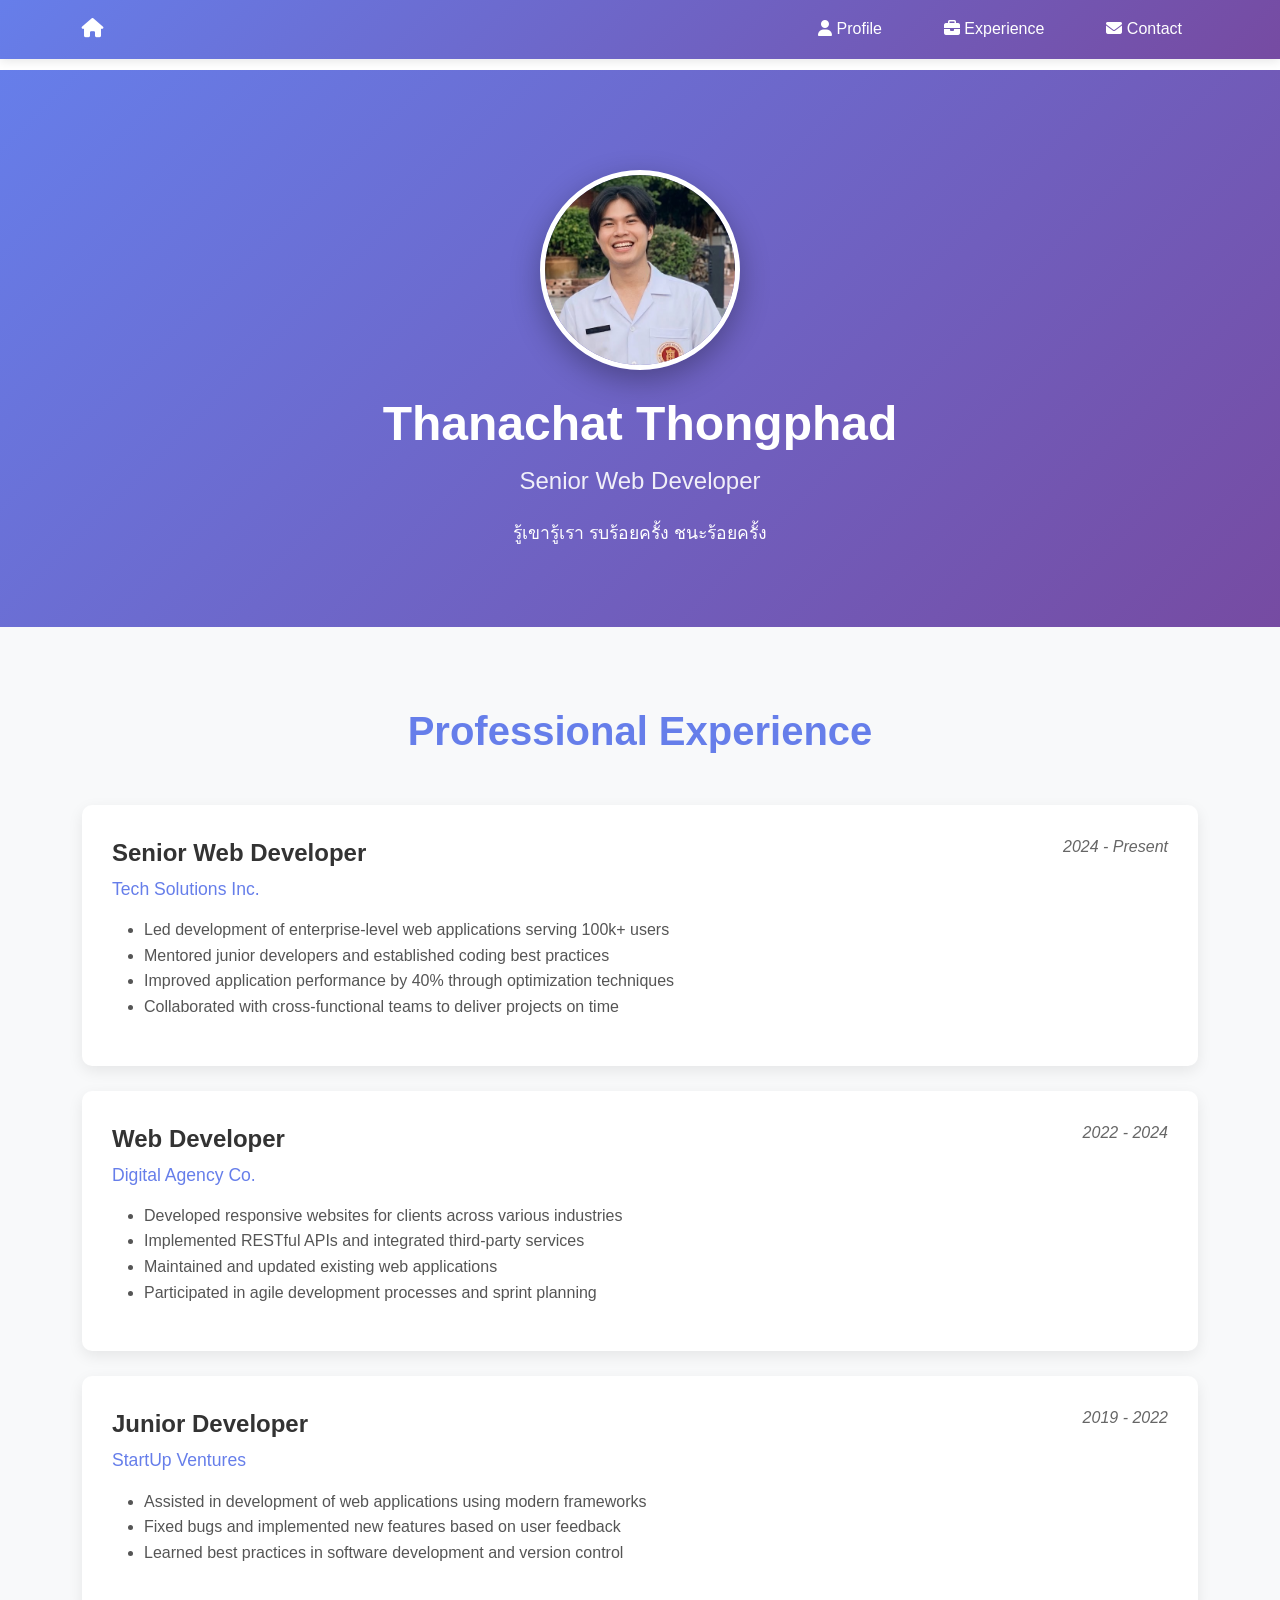
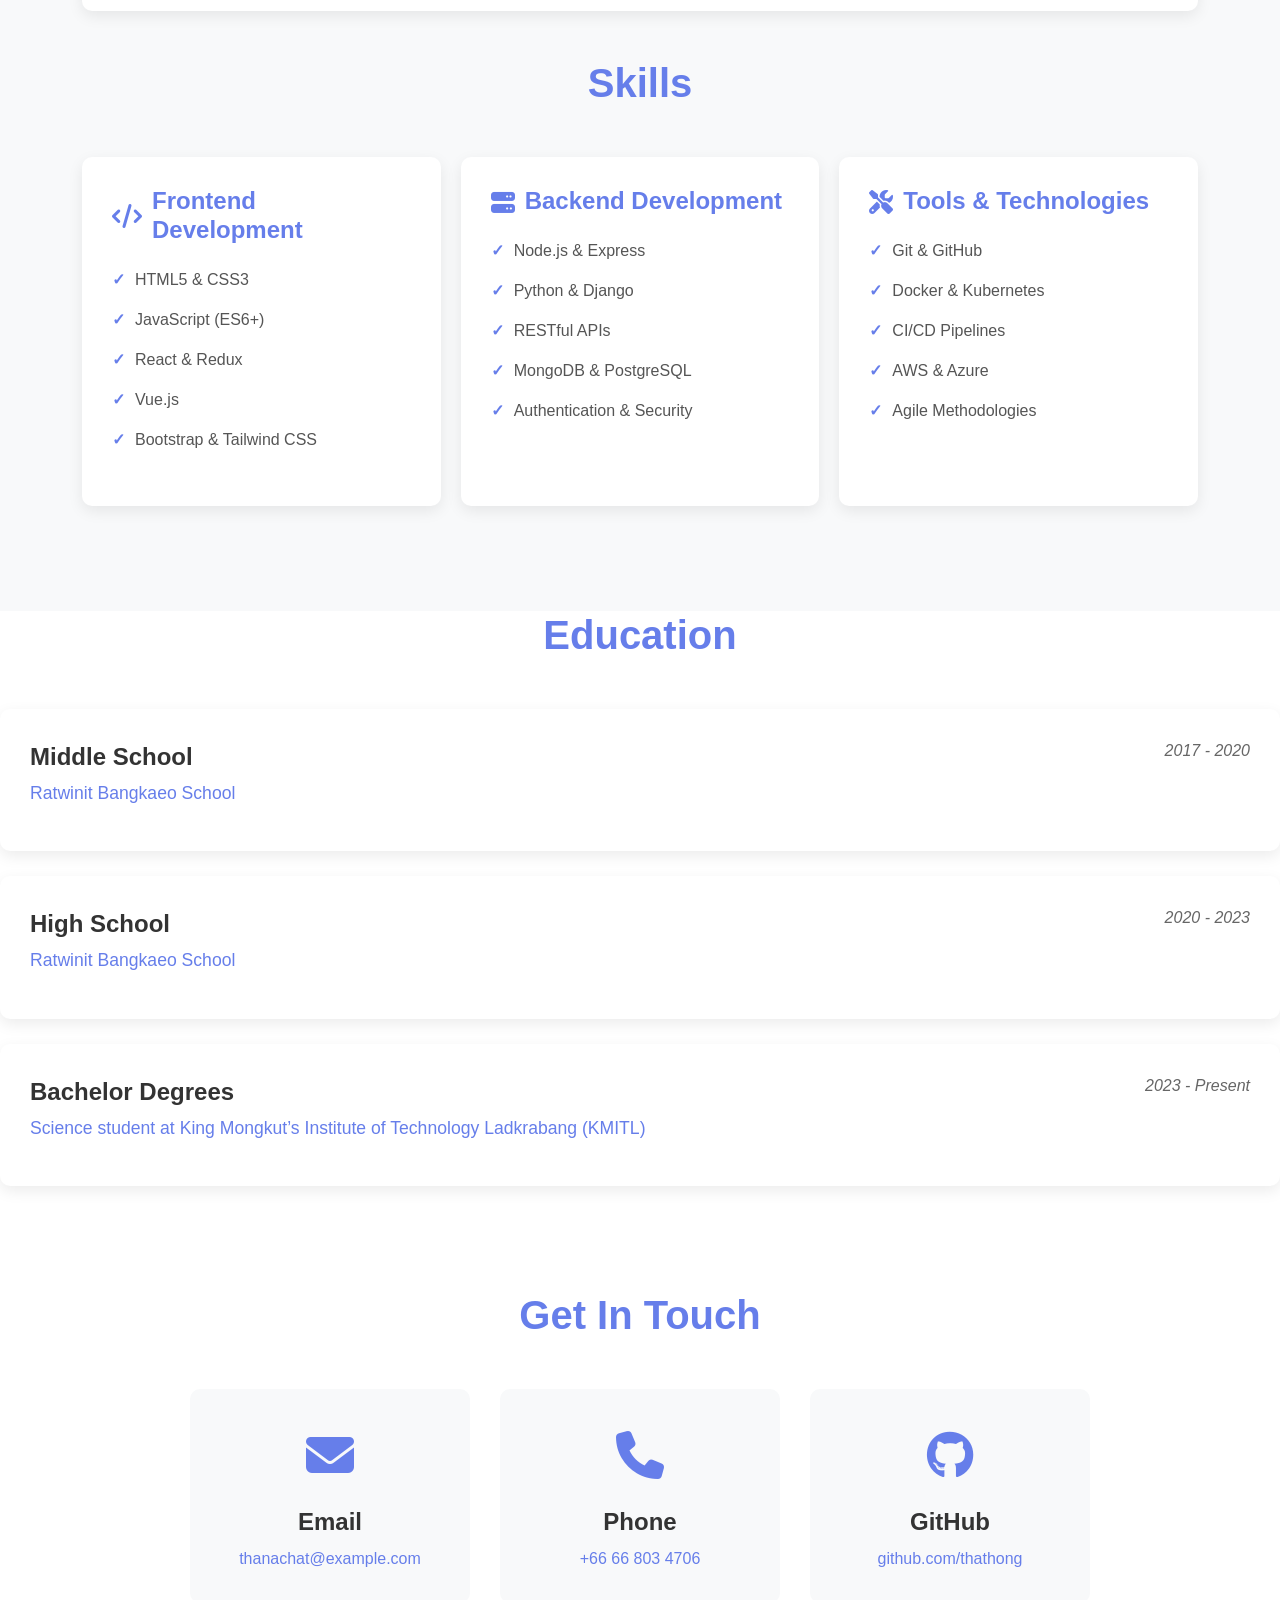
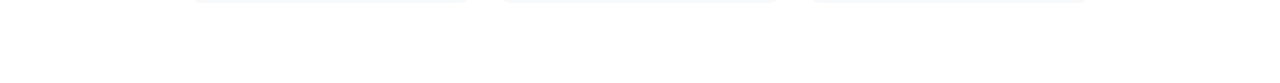
==== rush/cv1.html @ f700e848 "add rush project" ====
<!DOCTYPE html>
<html lang="en">
<head>
    <meta charset="UTF-8">
    <meta name="viewport" content="width=device-width, initial-scale=1.0">
    <title>Thanachat Thongphad - Resume</title>
    <link href="https://cdn.jsdelivr.net/npm/bootstrap@5.3.0/dist/css/bootstrap.min.css" rel="stylesheet">
    <link rel="stylesheet" href="https://cdnjs.cloudflare.com/ajax/libs/font-awesome/6.4.0/css/all.min.css">
    <link rel="stylesheet" href="cv1.css">
</head>
<body>

    <!-- Custom Navigation Bar -->
    <nav class="custom-navbar">
        <div class="container">
            <a href="index.html" class="home-icon" title="Back to Home">
                <i class="fas fa-home"></i>
            </a>
            <ul class="nav-links">
                <li><a href="#profile"><i class="fas fa-user"></i> Profile</a></li>
                <li><a href="#experience"><i class="fas fa-briefcase"></i> Experience</a></li>
                <li><a href="#contact"><i class="fas fa-envelope"></i> Contact</a></li>
            </ul>
        </div>
    </nav>
    
    <!-- Profile Section -->
    <section id="profile">
        <div class="container">
            <img src="assests/66050738.jpg" alt="Thanachat Thongphad" class="profile-img">
            <h1 class="profile-name">Thanachat Thongphad</h1>
            <p class="profile-title">Senior Web Developer</p>
            <p class="profile-description">
            รู้เขารู้เรา รบร้อยครั้ง ชนะร้อยครั้ง
            </p>
        </div>
    </section>
    
    <!-- Experience & Skills Section -->
    <section id="experience">
        <div class="container">
            <h2 class="section-title">Professional Experience</h2>
            
            <div class="experience-item">
                <div class="experience-header">
                    <div>
                        <div class="job-title">Senior Web Developer</div>
                        <div class="company-name">Tech Solutions Inc.</div>
                    </div>
                    <div class="job-duration">2024 - Present</div>
                </div>
                <div class="job-description">
                    <ul>
                        <li>Led development of enterprise-level web applications serving 100k+ users</li>
                        <li>Mentored junior developers and established coding best practices</li>
                        <li>Improved application performance by 40% through optimization techniques</li>
                        <li>Collaborated with cross-functional teams to deliver projects on time</li>
                    </ul>
                </div>
            </div>
            
            <div class="experience-item">
                <div class="experience-header">
                    <div>
                        <div class="job-title">Web Developer</div>
                        <div class="company-name">Digital Agency Co.</div>
                    </div>
                    <div class="job-duration">2022 - 2024</div>
                </div>
                <div class="job-description">
                    <ul>
                        <li>Developed responsive websites for clients across various industries</li>
                        <li>Implemented RESTful APIs and integrated third-party services</li>
                        <li>Maintained and updated existing web applications</li>
                        <li>Participated in agile development processes and sprint planning</li>
                    </ul>
                </div>
            </div>
            
            <div class="experience-item">
                <div class="experience-header">
                    <div>
                        <div class="job-title">Junior Developer</div>
                        <div class="company-name">StartUp Ventures</div>
                    </div>
                    <div class="job-duration">2019 - 2022</div>
                </div>
                <div class="job-description">
                    <ul>
                        <li>Assisted in development of web applications using modern frameworks</li>
                        <li>Fixed bugs and implemented new features based on user feedback</li>
                        <li>Learned best practices in software development and version control</li>
                    </ul>
                </div>
            </div>
            
            <h2 class="section-title mt-5">Skills</h2>
            
            <div class="skills-grid">
                <div class="skill-category">
                    <h4><i class="fas fa-code"></i> Frontend Development</h4>
                    <ul class="skill-list">
                        <li>HTML5 & CSS3</li>
                        <li>JavaScript (ES6+)</li>
                        <li>React & Redux</li>
                        <li>Vue.js</li>
                        <li>Bootstrap & Tailwind CSS</li>
                    </ul>
                </div>
                
                <div class="skill-category">
                    <h4><i class="fas fa-server"></i> Backend Development</h4>
                    <ul class="skill-list">
                        <li>Node.js & Express</li>
                        <li>Python & Django</li>
                        <li>RESTful APIs</li>
                        <li>MongoDB & PostgreSQL</li>
                        <li>Authentication & Security</li>
                    </ul>
                </div>
                
                <div class="skill-category">
                    <h4><i class="fas fa-tools"></i> Tools & Technologies</h4>
                    <ul class="skill-list">
                        <li>Git & GitHub</li>
                        <li>Docker & Kubernetes</li>
                        <li>CI/CD Pipelines</li>
                        <li>AWS & Azure</li>
                        <li>Agile Methodologies</li>
                    </ul>
                </div>
            </div>
        </div>
    </section>

    <!--education Section--> 
        <h2 class="section-title">Education</h2>
            <div class="experience-item">
                <div class="experience-header">
                    <div>
                        <div class="job-title">Middle School</div>
                        <div class="company-name">Ratwinit Bangkaeo School</div>
                    </div>
                    <div class="job-duration">2017 - 2020</div>
                </div>
            </div>

            <div class="experience-item">
                <div class="experience-header">
                    <div>
                        <div class="job-title">High School</div>
                        <div class="company-name">Ratwinit Bangkaeo School</div>
                    </div>
                    <div class="job-duration">2020 - 2023</div>
                </div>
            </div>

            <div class="experience-item">
                <div class="experience-header">
                    <div>
                        <div class="job-title">Bachelor Degrees</div>
                        <div class="company-name">Science student at King Mongkut’s Institute of
                            Technology Ladkrabang (KMITL)</div>
                    </div>
                    <div class="job-duration">2023 - Present</div>
                </div>
            </div>
        </div>
    
    <!-- Contact Section -->
    <section id="contact">
        <div class="container">
            <h2 class="section-title">Get In Touch</h2>
            
            <div class="contact-grid">
                <div class="contact-card">
                    <div class="contact-icon">
                        <i class="fas fa-envelope"></i>
                    </div>
                    <h4>Email</h4>
                    <a href="mailto:thanachat@example.com">thanachat@example.com</a>
                </div>
                
                <div class="contact-card">
                    <div class="contact-icon">
                        <i class="fas fa-phone"></i>
                    </div>
                    <h4>Phone</h4>
                    <a href="tel:066803470611">+66 66 803 4706</a>
                </div>
                
                <div class="contact-card">
                    <div class="contact-icon">
                        <i class="fab fa-github"></i>
                    </div>
                    <h4>GitHub</h4>
                    <a href="https://github.com/thathong" target="_blank">github.com/thathong</a>
                </div>
            </div>
        </div>
    </section>
    
    <script src="https://cdn.jsdelivr.net/npm/bootstrap@5.3.0/dist/js/bootstrap.bundle.min.js"></script>
</body>
</html>
---- rush/cv1.css ----
* {
    scroll-behavior: smooth;
}

body {
    padding-top: 70px;
    font-family: 'Segoe UI', Tahoma, Geneva, Verdana, sans-serif;
}

/* Navigation Bar */
.custom-navbar {
    background: linear-gradient(135deg, #667eea 0%, #764ba2 100%);
    position: fixed;
    top: 0;
    width: 100%;
    z-index: 1000;
    padding: 15px 0;
    box-shadow: 0 2px 10px rgba(0, 0, 0, 0.1);
}

.custom-navbar .container {
    display: flex;
    justify-content: space-between;
    align-items: center;
}

.navbar-brand {
    color: white !important;
    font-size: 1.5rem;
    font-weight: 700;
    text-decoration: none;
}

.nav-links {
    display: flex;
    gap: 30px;
    list-style: none;
    margin: 0;
    padding: 0;
}

.nav-links a {
    color: white;
    text-decoration: none;
    font-weight: 500;
    transition: all 0.3s;
    padding: 8px 16px;
    border-radius: 5px;
}

.nav-links a:hover {
    background: rgba(255, 255, 255, 0.2);
}

.home-icon {
    color: white;
    font-size: 1.2rem;
    transition: transform 0.3s;
}

.home-icon:hover {
    transform: scale(1.2);
}

/* Profile Section */
#profile {
    background: linear-gradient(135deg, #667eea 0%, #764ba2 100%);
    color: white;
    padding: 100px 0 80px;
    text-align: center;
}

.profile-img {
    width: 200px;
    height: 200px;
    border-radius: 50%;
    border: 5px solid white;
    object-fit: cover;
    margin-bottom: 25px;
    box-shadow: 0 10px 30px rgba(0, 0, 0, 0.3);
}

.profile-name {
    font-size: 3rem;
    font-weight: 700;
    margin-bottom: 10px;
}

.profile-title {
    font-size: 1.5rem;
    opacity: 0.9;
    margin-bottom: 20px;
}

.profile-description {
    max-width: 700px;
    margin: 0 auto;
    font-size: 1.1rem;
    line-height: 1.6;
}

/* Experience Section */
#experience {
    padding: 80px 0;
    background: #f8f9fa;
}

.section-title {
    font-size: 2.5rem;
    font-weight: 700;
    color: #667eea;
    margin-bottom: 50px;
    text-align: center;
}

.experience-item, .skill-category {
    background: white;
    padding: 30px;
    border-radius: 10px;
    margin-bottom: 25px;
    box-shadow: 0 5px 15px rgba(0, 0, 0, 0.08);
    transition: transform 0.3s;
}

.experience-item:hover, .skill-category:hover {
    transform: translateY(-5px);
    box-shadow: 0 8px 25px rgba(0, 0, 0, 0.12);
}

.experience-header {
    display: flex;
    justify-content: space-between;
    align-items: start;
    margin-bottom: 15px;
    flex-wrap: wrap;
}

.job-title {
    font-size: 1.5rem;
    font-weight: 600;
    color: #333;
    margin-bottom: 5px;
}

.company-name {
    color: #667eea;
    font-weight: 500;
    font-size: 1.1rem;
}

.job-duration {
    color: #666;
    font-style: italic;
}

.job-description {
    color: #555;
    line-height: 1.6;
    margin-top: 15px;
}

.skills-grid {
    display: grid;
    grid-template-columns: repeat(auto-fit, minmax(250px, 1fr));
    gap: 20px;
}

.skill-category h4 {
    color: #667eea;
    font-weight: 600;
    margin-bottom: 15px;
    display: flex;
    align-items: center;
    gap: 10px;
}

.skill-category i {
    font-size: 1.5rem;
}

.skill-list {
    list-style: none;
    padding: 0;
}

.skill-list li {
    padding: 8px 0;
    color: #555;
    display: flex;
    align-items: center;
    gap: 10px;
}

.skill-list li::before {
    content: "✓";
    color: #667eea;
    font-weight: bold;
}

/* Contact Section */
#contact {
    padding: 80px 0;
    background: white;
}

.contact-grid {
    display: grid;
    grid-template-columns: repeat(auto-fit, minmax(250px, 1fr));
    gap: 30px;
    max-width: 900px;
    margin: 0 auto;
}

.contact-card {
    background: #f8f9fa;
    padding: 30px;
    border-radius: 10px;
    text-align: center;
    transition: all 0.3s;
    border: 2px solid transparent;
}

.contact-card:hover {
    border-color: #667eea;
    transform: translateY(-5px);
    box-shadow: 0 10px 25px rgba(102, 126, 234, 0.2);
}

.contact-icon {
    font-size: 3rem;
    color: #667eea;
    margin-bottom: 15px;
}

.contact-card h4 {
    color: #333;
    font-weight: 600;
    margin-bottom: 10px;
}

.contact-card a {
    color: #667eea;
    text-decoration: none;
    font-weight: 500;
    transition: color 0.3s;
}

.contact-card a:hover {
    color: #764ba2;
    text-decoration: underline;
}

/* Responsive Design */
@media (max-width: 768px) {
    .nav-links {
        gap: 15px;
    }
    
    .nav-links a {
        padding: 6px 12px;
        font-size: 0.9rem;
    }
    
    .profile-name {
        font-size: 2rem;
    }
    
    .profile-title {
        font-size: 1.2rem;
    }
    
    .section-title {
        font-size: 2rem;
    }
    
    .experience-header {
        flex-direction: column;
    }
}
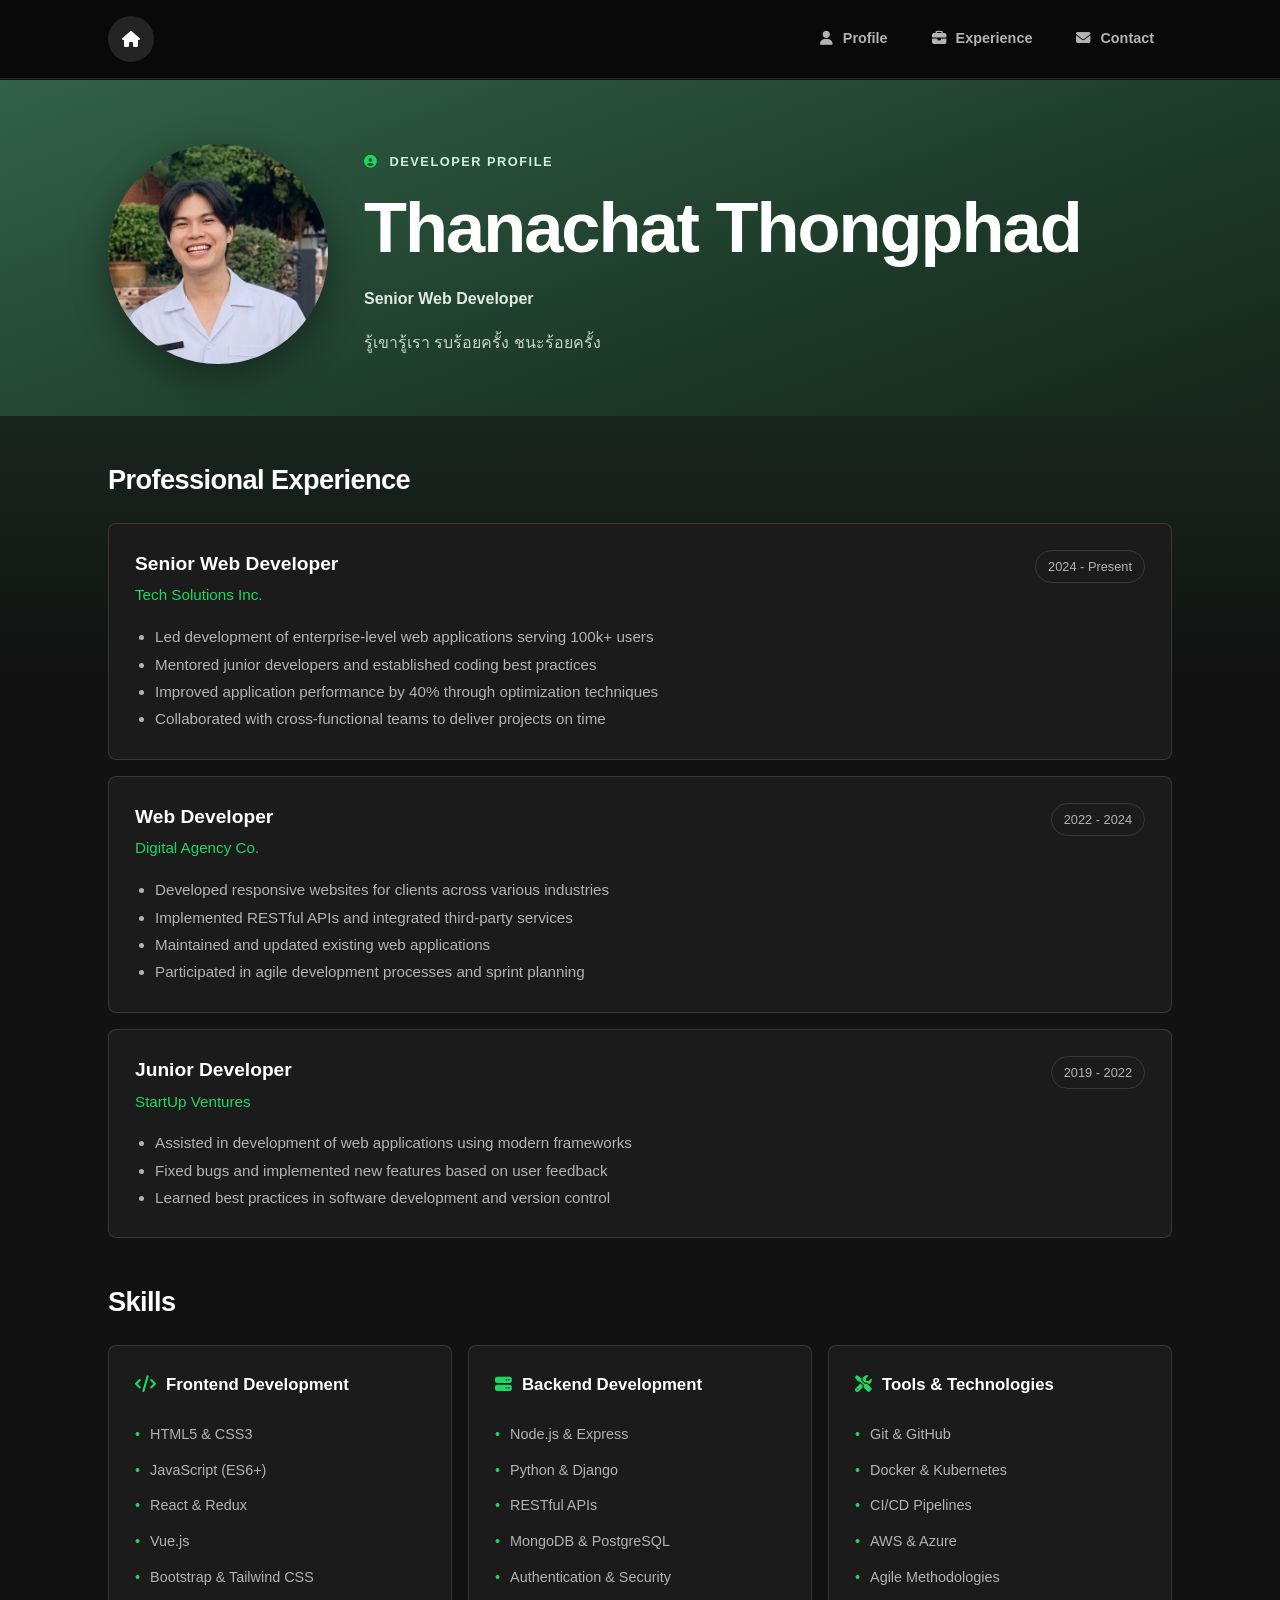
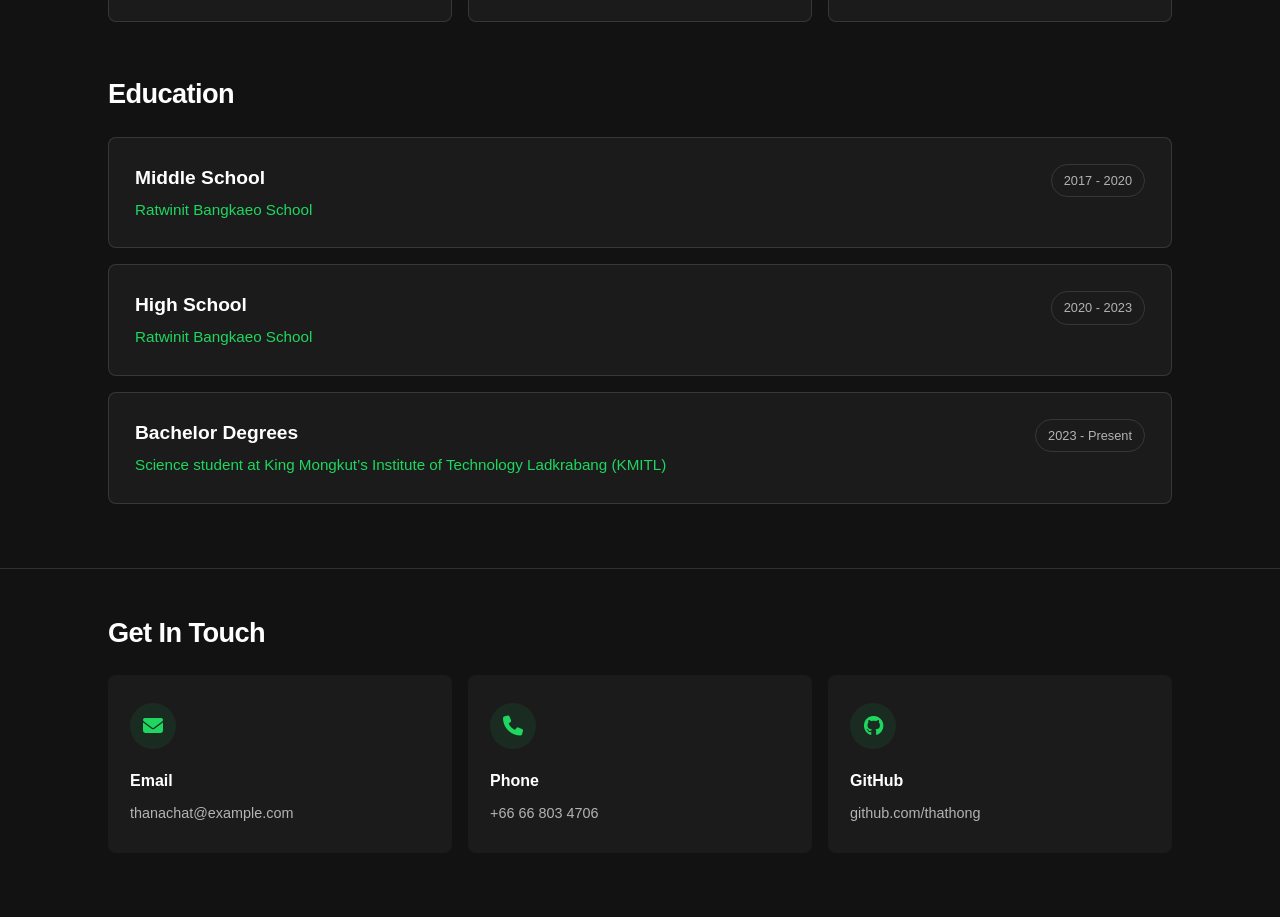
==== commit f9dd33c7: "spotify theme" ====
--- a/rush/cv1.html
+++ b/rush/cv1.html
@@ -1,205 +1,259 @@
 <!DOCTYPE html>
 <html lang="en">
-<head>
-    <meta charset="UTF-8">
-    <meta name="viewport" content="width=device-width, initial-scale=1.0">
-    <title>Thanachat Thongphad - Resume</title>
-    <link href="https://cdn.jsdelivr.net/npm/bootstrap@5.3.0/dist/css/bootstrap.min.css" rel="stylesheet">
-    <link rel="stylesheet" href="https://cdnjs.cloudflare.com/ajax/libs/font-awesome/6.4.0/css/all.min.css">
-    <link rel="stylesheet" href="cv1.css">
-</head>
-<body>
-
-    <!-- Custom Navigation Bar -->
-    <nav class="custom-navbar">
-        <div class="container">
-            <a href="index.html" class="home-icon" title="Back to Home">
-                <i class="fas fa-home"></i>
-            </a>
-            <ul class="nav-links">
-                <li><a href="#profile"><i class="fas fa-user"></i> Profile</a></li>
-                <li><a href="#experience"><i class="fas fa-briefcase"></i> Experience</a></li>
-                <li><a href="#contact"><i class="fas fa-envelope"></i> Contact</a></li>
-            </ul>
-        </div>
-    </nav>
-    
-    <!-- Profile Section -->
-    <section id="profile">
-        <div class="container">
-            <img src="assests/66050738.jpg" alt="Thanachat Thongphad" class="profile-img">
-            <h1 class="profile-name">Thanachat Thongphad</h1>
-            <p class="profile-title">Senior Web Developer</p>
-            <p class="profile-description">
-            รู้เขารู้เรา รบร้อยครั้ง ชนะร้อยครั้ง
-            </p>
-        </div>
-    </section>
-    
-    <!-- Experience & Skills Section -->
-    <section id="experience">
-        <div class="container">
-            <h2 class="section-title">Professional Experience</h2>
-            
-            <div class="experience-item">
-                <div class="experience-header">
-                    <div>
-                        <div class="job-title">Senior Web Developer</div>
-                        <div class="company-name">Tech Solutions Inc.</div>
-                    </div>
-                    <div class="job-duration">2024 - Present</div>
-                </div>
-                <div class="job-description">
-                    <ul>
-                        <li>Led development of enterprise-level web applications serving 100k+ users</li>
-                        <li>Mentored junior developers and established coding best practices</li>
-                        <li>Improved application performance by 40% through optimization techniques</li>
-                        <li>Collaborated with cross-functional teams to deliver projects on time</li>
-                    </ul>
-                </div>
-            </div>
-            
-            <div class="experience-item">
-                <div class="experience-header">
-                    <div>
-                        <div class="job-title">Web Developer</div>
-                        <div class="company-name">Digital Agency Co.</div>
-                    </div>
-                    <div class="job-duration">2022 - 2024</div>
-                </div>
-                <div class="job-description">
-                    <ul>
-                        <li>Developed responsive websites for clients across various industries</li>
-                        <li>Implemented RESTful APIs and integrated third-party services</li>
-                        <li>Maintained and updated existing web applications</li>
-                        <li>Participated in agile development processes and sprint planning</li>
-                    </ul>
-                </div>
-            </div>
-            
-            <div class="experience-item">
-                <div class="experience-header">
-                    <div>
-                        <div class="job-title">Junior Developer</div>
-                        <div class="company-name">StartUp Ventures</div>
-                    </div>
-                    <div class="job-duration">2019 - 2022</div>
-                </div>
-                <div class="job-description">
-                    <ul>
-                        <li>Assisted in development of web applications using modern frameworks</li>
-                        <li>Fixed bugs and implemented new features based on user feedback</li>
-                        <li>Learned best practices in software development and version control</li>
-                    </ul>
-                </div>
-            </div>
-            
-            <h2 class="section-title mt-5">Skills</h2>
-            
-            <div class="skills-grid">
-                <div class="skill-category">
-                    <h4><i class="fas fa-code"></i> Frontend Development</h4>
-                    <ul class="skill-list">
-                        <li>HTML5 & CSS3</li>
-                        <li>JavaScript (ES6+)</li>
-                        <li>React & Redux</li>
-                        <li>Vue.js</li>
-                        <li>Bootstrap & Tailwind CSS</li>
-                    </ul>
-                </div>
-                
-                <div class="skill-category">
-                    <h4><i class="fas fa-server"></i> Backend Development</h4>
-                    <ul class="skill-list">
-                        <li>Node.js & Express</li>
-                        <li>Python & Django</li>
-                        <li>RESTful APIs</li>
-                        <li>MongoDB & PostgreSQL</li>
-                        <li>Authentication & Security</li>
-                    </ul>
-                </div>
-                
-                <div class="skill-category">
-                    <h4><i class="fas fa-tools"></i> Tools & Technologies</h4>
-                    <ul class="skill-list">
-                        <li>Git & GitHub</li>
-                        <li>Docker & Kubernetes</li>
-                        <li>CI/CD Pipelines</li>
-                        <li>AWS & Azure</li>
-                        <li>Agile Methodologies</li>
-                    </ul>
-                </div>
-            </div>
-        </div>
-    </section>
-
-    <!--education Section--> 
-        <h2 class="section-title">Education</h2>
-            <div class="experience-item">
-                <div class="experience-header">
-                    <div>
-                        <div class="job-title">Middle School</div>
-                        <div class="company-name">Ratwinit Bangkaeo School</div>
-                    </div>
-                    <div class="job-duration">2017 - 2020</div>
-                </div>
-            </div>
-
-            <div class="experience-item">
-                <div class="experience-header">
-                    <div>
-                        <div class="job-title">High School</div>
-                        <div class="company-name">Ratwinit Bangkaeo School</div>
-                    </div>
-                    <div class="job-duration">2020 - 2023</div>
-                </div>
-            </div>
-
-            <div class="experience-item">
-                <div class="experience-header">
-                    <div>
-                        <div class="job-title">Bachelor Degrees</div>
-                        <div class="company-name">Science student at King Mongkut’s Institute of
-                            Technology Ladkrabang (KMITL)</div>
-                    </div>
-                    <div class="job-duration">2023 - Present</div>
-                </div>
-            </div>
-        </div>
-    
-    <!-- Contact Section -->
-    <section id="contact">
-        <div class="container">
-            <h2 class="section-title">Get In Touch</h2>
-            
-            <div class="contact-grid">
-                <div class="contact-card">
-                    <div class="contact-icon">
-                        <i class="fas fa-envelope"></i>
-                    </div>
-                    <h4>Email</h4>
-                    <a href="mailto:thanachat@example.com">thanachat@example.com</a>
-                </div>
-                
-                <div class="contact-card">
-                    <div class="contact-icon">
-                        <i class="fas fa-phone"></i>
-                    </div>
-                    <h4>Phone</h4>
-                    <a href="tel:066803470611">+66 66 803 4706</a>
-                </div>
-                
-                <div class="contact-card">
-                    <div class="contact-icon">
-                        <i class="fab fa-github"></i>
-                    </div>
-                    <h4>GitHub</h4>
-                    <a href="https://github.com/thathong" target="_blank">github.com/thathong</a>
-                </div>
-            </div>
-        </div>
-    </section>
-    
-    <script src="https://cdn.jsdelivr.net/npm/bootstrap@5.3.0/dist/js/bootstrap.bundle.min.js"></script>
-</body>
-</html>+    <head>
+        <meta charset="UTF-8" />
+        <meta name="viewport" content="width=device-width, initial-scale=1.0" />
+        <title>Thanachat Thongphad - Resume</title>
+        <link
+            href="https://cdn.jsdelivr.net/npm/bootstrap@5.3.0/dist/css/bootstrap.min.css"
+            rel="stylesheet"
+        />
+        <link
+            rel="stylesheet"
+            href="https://cdnjs.cloudflare.com/ajax/libs/font-awesome/6.4.0/css/all.min.css"
+        />
+        <link rel="stylesheet" href="cv1.css" />
+    </head>
+    <body>
+        <!-- Custom Navigation Bar -->
+        <nav class="custom-navbar">
+            <div class="container">
+                <a href="index.html" class="home-icon" title="Back to Home">
+                    <i class="fas fa-home"></i>
+                </a>
+                <ul class="nav-links">
+                    <li>
+                        <a href="#profile">
+                            <i class="fas fa-user"></i>
+                            Profile
+                        </a>
+                    </li>
+                    <li>
+                        <a href="#experience">
+                            <i class="fas fa-briefcase"></i>
+                            Experience
+                        </a>
+                    </li>
+                    <li>
+                        <a href="#contact">
+                            <i class="fas fa-envelope"></i>
+                            Contact
+                        </a>
+                    </li>
+                </ul>
+            </div>
+        </nav>
+
+        <!-- Profile Section -->
+        <section id="profile">
+            <div class="container">
+                <img src="assests/66050738.jpg" alt="Thanachat Thongphad" class="profile-img" />
+                <p class="profile-label">
+                    <i class="fas fa-user-circle" aria-hidden="true"></i>
+                    Developer profile
+                </p>
+                <h1 class="profile-name">Thanachat Thongphad</h1>
+                <p class="profile-title">Senior Web Developer</p>
+                <p class="profile-description">รู้เขารู้เรา รบร้อยครั้ง ชนะร้อยครั้ง</p>
+            </div>
+        </section>
+
+        <!-- Experience & Skills Section -->
+        <section id="experience">
+            <div class="container">
+                <h2 class="section-title">Professional Experience</h2>
+
+                <div class="experience-item">
+                    <div class="experience-header">
+                        <div>
+                            <div class="job-title">Senior Web Developer</div>
+                            <div class="company-name">Tech Solutions Inc.</div>
+                        </div>
+                        <div class="job-duration">2024 - Present</div>
+                    </div>
+                    <div class="job-description">
+                        <ul>
+                            <li>
+                                Led development of enterprise-level web applications serving 100k+
+                                users
+                            </li>
+                            <li>
+                                Mentored junior developers and established coding best practices
+                            </li>
+                            <li>
+                                Improved application performance by 40% through optimization
+                                techniques
+                            </li>
+                            <li>
+                                Collaborated with cross-functional teams to deliver projects on time
+                            </li>
+                        </ul>
+                    </div>
+                </div>
+
+                <div class="experience-item">
+                    <div class="experience-header">
+                        <div>
+                            <div class="job-title">Web Developer</div>
+                            <div class="company-name">Digital Agency Co.</div>
+                        </div>
+                        <div class="job-duration">2022 - 2024</div>
+                    </div>
+                    <div class="job-description">
+                        <ul>
+                            <li>
+                                Developed responsive websites for clients across various industries
+                            </li>
+                            <li>Implemented RESTful APIs and integrated third-party services</li>
+                            <li>Maintained and updated existing web applications</li>
+                            <li>Participated in agile development processes and sprint planning</li>
+                        </ul>
+                    </div>
+                </div>
+
+                <div class="experience-item">
+                    <div class="experience-header">
+                        <div>
+                            <div class="job-title">Junior Developer</div>
+                            <div class="company-name">StartUp Ventures</div>
+                        </div>
+                        <div class="job-duration">2019 - 2022</div>
+                    </div>
+                    <div class="job-description">
+                        <ul>
+                            <li>
+                                Assisted in development of web applications using modern frameworks
+                            </li>
+                            <li>Fixed bugs and implemented new features based on user feedback</li>
+                            <li>
+                                Learned best practices in software development and version control
+                            </li>
+                        </ul>
+                    </div>
+                </div>
+
+                <h2 class="section-title mt-5">Skills</h2>
+
+                <div class="skills-grid">
+                    <div class="skill-category">
+                        <h4>
+                            <i class="fas fa-code"></i>
+                            Frontend Development
+                        </h4>
+                        <ul class="skill-list">
+                            <li>HTML5 & CSS3</li>
+                            <li>JavaScript (ES6+)</li>
+                            <li>React & Redux</li>
+                            <li>Vue.js</li>
+                            <li>Bootstrap & Tailwind CSS</li>
+                        </ul>
+                    </div>
+
+                    <div class="skill-category">
+                        <h4>
+                            <i class="fas fa-server"></i>
+                            Backend Development
+                        </h4>
+                        <ul class="skill-list">
+                            <li>Node.js & Express</li>
+                            <li>Python & Django</li>
+                            <li>RESTful APIs</li>
+                            <li>MongoDB & PostgreSQL</li>
+                            <li>Authentication & Security</li>
+                        </ul>
+                    </div>
+
+                    <div class="skill-category">
+                        <h4>
+                            <i class="fas fa-tools"></i>
+                            Tools & Technologies
+                        </h4>
+                        <ul class="skill-list">
+                            <li>Git & GitHub</li>
+                            <li>Docker & Kubernetes</li>
+                            <li>CI/CD Pipelines</li>
+                            <li>AWS & Azure</li>
+                            <li>Agile Methodologies</li>
+                        </ul>
+                    </div>
+                </div>
+            </div>
+        </section>
+
+        <!-- Education Section -->
+        <section id="education">
+            <div class="container">
+                <h2 class="section-title">Education</h2>
+                <div class="experience-item">
+                    <div class="experience-header">
+                        <div>
+                            <div class="job-title">Middle School</div>
+                            <div class="company-name">Ratwinit Bangkaeo School</div>
+                        </div>
+                        <div class="job-duration">2017 - 2020</div>
+                    </div>
+                </div>
+
+                <div class="experience-item">
+                    <div class="experience-header">
+                        <div>
+                            <div class="job-title">High School</div>
+                            <div class="company-name">Ratwinit Bangkaeo School</div>
+                        </div>
+                        <div class="job-duration">2020 - 2023</div>
+                    </div>
+                </div>
+
+                <div class="experience-item">
+                    <div class="experience-header">
+                        <div>
+                            <div class="job-title">Bachelor Degrees</div>
+                            <div class="company-name">
+                                Science student at King Mongkut’s Institute of Technology Ladkrabang
+                                (KMITL)
+                            </div>
+                        </div>
+                        <div class="job-duration">2023 - Present</div>
+                    </div>
+                </div>
+            </div>
+        </section>
+
+        <!-- Contact Section -->
+        <section id="contact">
+            <div class="container">
+                <h2 class="section-title">Get In Touch</h2>
+
+                <div class="contact-grid">
+                    <div class="contact-card">
+                        <div class="contact-icon">
+                            <i class="fas fa-envelope"></i>
+                        </div>
+                        <h4>Email</h4>
+                        <a href="mailto:thanachat@example.com">thanachat@example.com</a>
+                    </div>
+
+                    <div class="contact-card">
+                        <div class="contact-icon">
+                            <i class="fas fa-phone"></i>
+                        </div>
+                        <h4>Phone</h4>
+                        <a href="tel:066803470611">+66 66 803 4706</a>
+                    </div>
+
+                    <div class="contact-card">
+                        <div class="contact-icon">
+                            <i class="fab fa-github"></i>
+                        </div>
+                        <h4>GitHub</h4>
+                        <a href="https://github.com/thathong" target="_blank">
+                            github.com/thathong
+                        </a>
+                    </div>
+                </div>
+            </div>
+        </section>
+
+        <script src="https://cdn.jsdelivr.net/npm/bootstrap@5.3.0/dist/js/bootstrap.bundle.min.js"></script>
+    </body>
+</html>
--- a/rush/cv1.css
+++ b/rush/cv1.css
@@ -1,279 +1,2 @@
-* {
-    scroll-behavior: smooth;
-}
-
-body {
-    padding-top: 70px;
-    font-family: 'Segoe UI', Tahoma, Geneva, Verdana, sans-serif;
-}
-
-/* Navigation Bar */
-.custom-navbar {
-    background: linear-gradient(135deg, #667eea 0%, #764ba2 100%);
-    position: fixed;
-    top: 0;
-    width: 100%;
-    z-index: 1000;
-    padding: 15px 0;
-    box-shadow: 0 2px 10px rgba(0, 0, 0, 0.1);
-}
-
-.custom-navbar .container {
-    display: flex;
-    justify-content: space-between;
-    align-items: center;
-}
-
-.navbar-brand {
-    color: white !important;
-    font-size: 1.5rem;
-    font-weight: 700;
-    text-decoration: none;
-}
-
-.nav-links {
-    display: flex;
-    gap: 30px;
-    list-style: none;
-    margin: 0;
-    padding: 0;
-}
-
-.nav-links a {
-    color: white;
-    text-decoration: none;
-    font-weight: 500;
-    transition: all 0.3s;
-    padding: 8px 16px;
-    border-radius: 5px;
-}
-
-.nav-links a:hover {
-    background: rgba(255, 255, 255, 0.2);
-}
-
-.home-icon {
-    color: white;
-    font-size: 1.2rem;
-    transition: transform 0.3s;
-}
-
-.home-icon:hover {
-    transform: scale(1.2);
-}
-
-/* Profile Section */
-#profile {
-    background: linear-gradient(135deg, #667eea 0%, #764ba2 100%);
-    color: white;
-    padding: 100px 0 80px;
-    text-align: center;
-}
-
-.profile-img {
-    width: 200px;
-    height: 200px;
-    border-radius: 50%;
-    border: 5px solid white;
-    object-fit: cover;
-    margin-bottom: 25px;
-    box-shadow: 0 10px 30px rgba(0, 0, 0, 0.3);
-}
-
-.profile-name {
-    font-size: 3rem;
-    font-weight: 700;
-    margin-bottom: 10px;
-}
-
-.profile-title {
-    font-size: 1.5rem;
-    opacity: 0.9;
-    margin-bottom: 20px;
-}
-
-.profile-description {
-    max-width: 700px;
-    margin: 0 auto;
-    font-size: 1.1rem;
-    line-height: 1.6;
-}
-
-/* Experience Section */
-#experience {
-    padding: 80px 0;
-    background: #f8f9fa;
-}
-
-.section-title {
-    font-size: 2.5rem;
-    font-weight: 700;
-    color: #667eea;
-    margin-bottom: 50px;
-    text-align: center;
-}
-
-.experience-item, .skill-category {
-    background: white;
-    padding: 30px;
-    border-radius: 10px;
-    margin-bottom: 25px;
-    box-shadow: 0 5px 15px rgba(0, 0, 0, 0.08);
-    transition: transform 0.3s;
-}
-
-.experience-item:hover, .skill-category:hover {
-    transform: translateY(-5px);
-    box-shadow: 0 8px 25px rgba(0, 0, 0, 0.12);
-}
-
-.experience-header {
-    display: flex;
-    justify-content: space-between;
-    align-items: start;
-    margin-bottom: 15px;
-    flex-wrap: wrap;
-}
-
-.job-title {
-    font-size: 1.5rem;
-    font-weight: 600;
-    color: #333;
-    margin-bottom: 5px;
-}
-
-.company-name {
-    color: #667eea;
-    font-weight: 500;
-    font-size: 1.1rem;
-}
-
-.job-duration {
-    color: #666;
-    font-style: italic;
-}
-
-.job-description {
-    color: #555;
-    line-height: 1.6;
-    margin-top: 15px;
-}
-
-.skills-grid {
-    display: grid;
-    grid-template-columns: repeat(auto-fit, minmax(250px, 1fr));
-    gap: 20px;
-}
-
-.skill-category h4 {
-    color: #667eea;
-    font-weight: 600;
-    margin-bottom: 15px;
-    display: flex;
-    align-items: center;
-    gap: 10px;
-}
-
-.skill-category i {
-    font-size: 1.5rem;
-}
-
-.skill-list {
-    list-style: none;
-    padding: 0;
-}
-
-.skill-list li {
-    padding: 8px 0;
-    color: #555;
-    display: flex;
-    align-items: center;
-    gap: 10px;
-}
-
-.skill-list li::before {
-    content: "✓";
-    color: #667eea;
-    font-weight: bold;
-}
-
-/* Contact Section */
-#contact {
-    padding: 80px 0;
-    background: white;
-}
-
-.contact-grid {
-    display: grid;
-    grid-template-columns: repeat(auto-fit, minmax(250px, 1fr));
-    gap: 30px;
-    max-width: 900px;
-    margin: 0 auto;
-}
-
-.contact-card {
-    background: #f8f9fa;
-    padding: 30px;
-    border-radius: 10px;
-    text-align: center;
-    transition: all 0.3s;
-    border: 2px solid transparent;
-}
-
-.contact-card:hover {
-    border-color: #667eea;
-    transform: translateY(-5px);
-    box-shadow: 0 10px 25px rgba(102, 126, 234, 0.2);
-}
-
-.contact-icon {
-    font-size: 3rem;
-    color: #667eea;
-    margin-bottom: 15px;
-}
-
-.contact-card h4 {
-    color: #333;
-    font-weight: 600;
-    margin-bottom: 10px;
-}
-
-.contact-card a {
-    color: #667eea;
-    text-decoration: none;
-    font-weight: 500;
-    transition: color 0.3s;
-}
-
-.contact-card a:hover {
-    color: #764ba2;
-    text-decoration: underline;
-}
-
-/* Responsive Design */
-@media (max-width: 768px) {
-    .nav-links {
-        gap: 15px;
-    }
-    
-    .nav-links a {
-        padding: 6px 12px;
-        font-size: 0.9rem;
-    }
-    
-    .profile-name {
-        font-size: 2rem;
-    }
-    
-    .profile-title {
-        font-size: 1.2rem;
-    }
-    
-    .section-title {
-        font-size: 2rem;
-    }
-    
-    .experience-header {
-        flex-direction: column;
-    }
-}
+/* Shared resume styles are maintained in resume.css. */
+@import url('resume.css');
